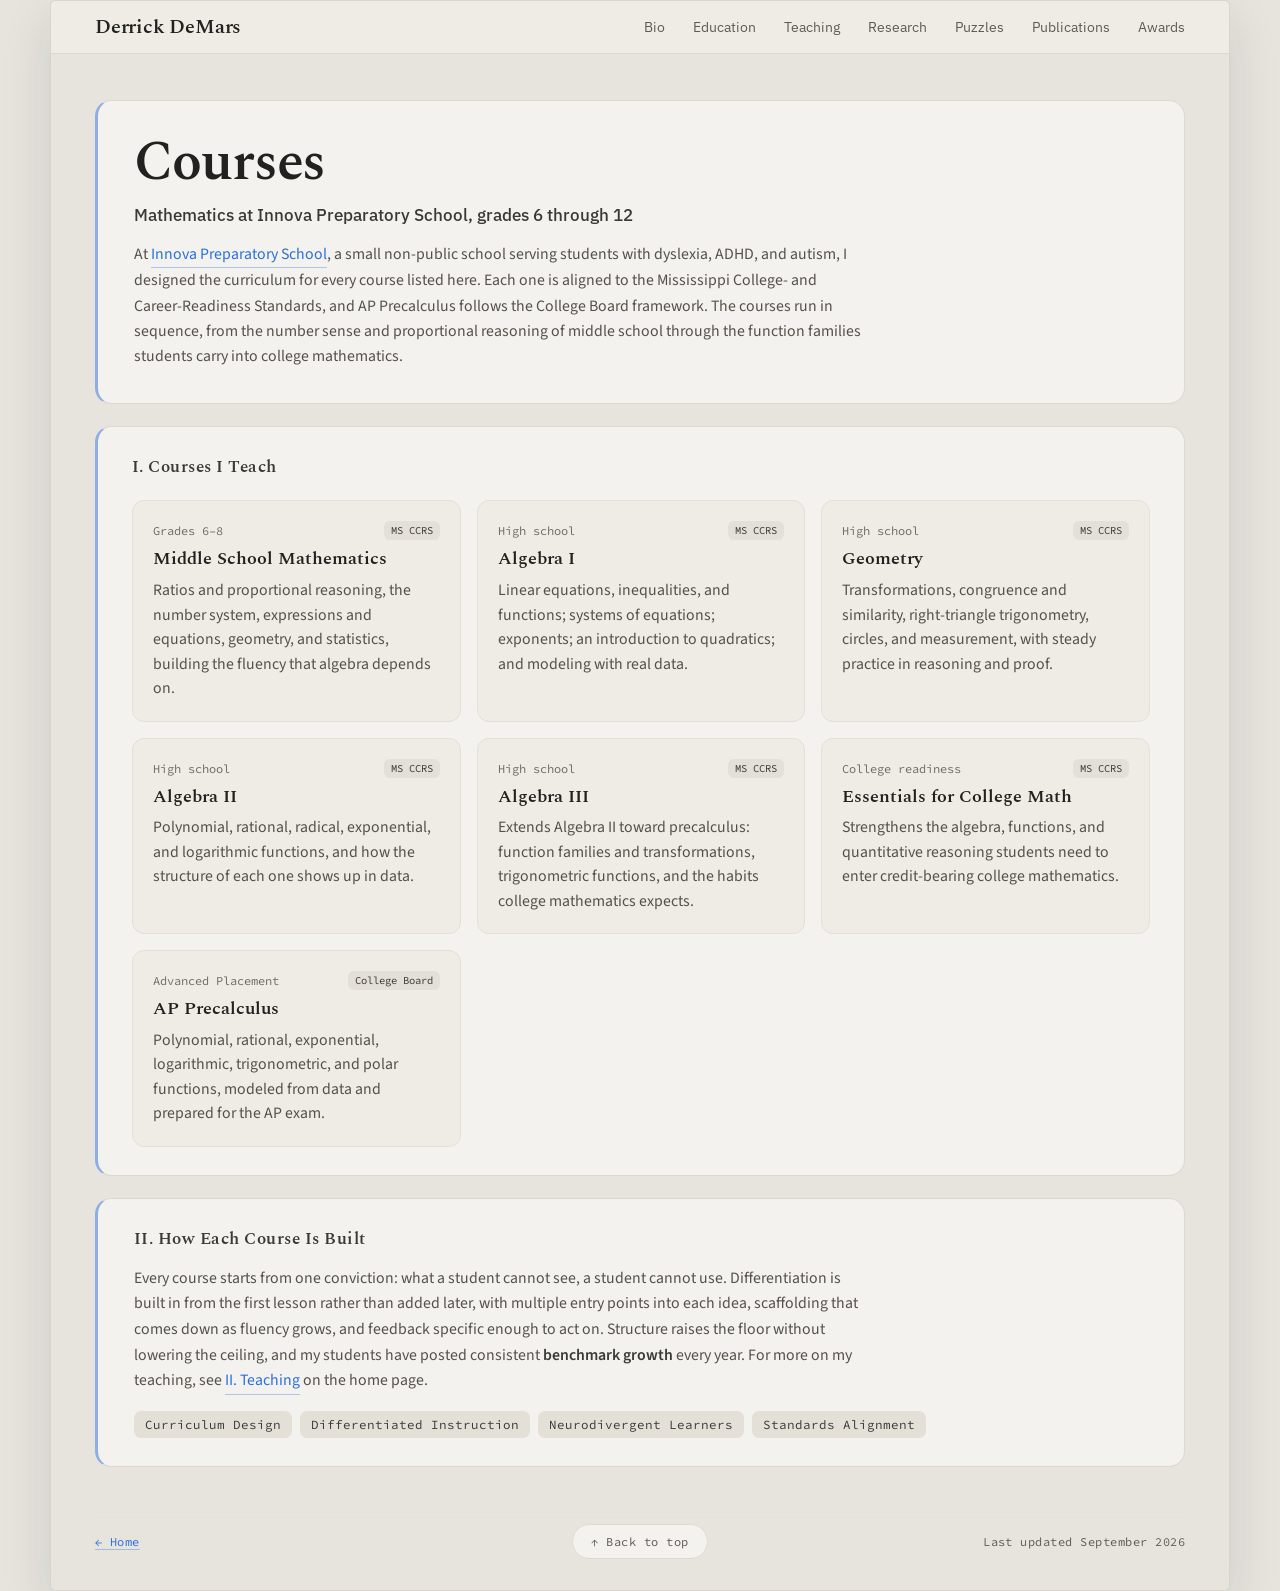
==== courses/index.html @ 45417dcc "Add courses landing page and sitemap This commit adds a dedicated courses page for Derrick DeMars wi" ====
<!DOCTYPE html>
<html lang="en">
<head>
<meta charset="utf-8">
<!-- Google tag (gtag.js) -->
<script async src="https://www.googletagmanager.com/gtag/js?id=G-5Z5SW66YG1"></script>
<script>
  window.dataLayer = window.dataLayer || [];
  function gtag(){dataLayer.push(arguments);}
  gtag('js', new Date());

  gtag('config', 'G-5Z5SW66YG1');
</script>
<!-- Microsoft Clarity -->
<script type="text/javascript">
    (function(c,l,a,r,i,t,y){
        c[a]=c[a]||function(){(c[a].q=c[a].q||[]).push(arguments)};
        t=l.createElement(r);t.async=1;t.src="https://www.clarity.ms/tag/"+i;
        y=l.getElementsByTagName(r)[0];y.parentNode.insertBefore(t,y);
    })(window, document, "clarity", "script", "ym49k6kw6h");
</script>
<meta name="viewport" content="width=device-width, initial-scale=1">
<title>Courses · Derrick DeMars</title>
<meta name="description" content="Mathematics courses taught by Dr. Derrick DeMars at Innova Preparatory School, from middle school mathematics through Algebra I–III, Geometry, Essentials for College Math, and AP Precalculus.">
<link rel="canonical" href="https://derrickdemars.com/courses/">
<meta name="robots" content="index, follow, max-image-preview:large, max-snippet:-1">
<meta property="og:type" content="website">
<meta property="og:url" content="https://derrickdemars.com/courses/">
<meta property="og:site_name" content="Derrick DeMars">
<meta property="og:title" content="Courses · Derrick DeMars">
<meta property="og:description" content="Mathematics courses taught by Dr. Derrick DeMars at Innova Preparatory School, grades 6 through 12.">
<meta property="og:image" content="https://derrickdemars.com/assets/profile.jpg">
<meta name="twitter:card" content="summary">
<meta name="twitter:image" content="https://derrickdemars.com/assets/profile.jpg">
<meta name="twitter:title" content="Courses · Derrick DeMars">
<meta name="twitter:description" content="Mathematics courses taught by Dr. Derrick DeMars at Innova Preparatory School, grades 6 through 12.">
<link rel="icon" href="/favicon.ico?v=4" sizes="48x48">
<link rel="icon" type="image/png" sizes="32x32" href="/assets/favicon-32.png?v=4">
<link rel="icon" type="image/svg+xml" href="/assets/favicon.svg?v=4">
<link rel="apple-touch-icon" sizes="180x180" href="/assets/apple-touch-icon.png?v=4">
<link rel="preconnect" href="https://fonts.googleapis.com">
<link rel="preconnect" href="https://fonts.gstatic.com" crossorigin="">
<link href="https://fonts.googleapis.com/css2?family=Spectral:ital,wght@0,400;0,500;0,600;0,700;1,400;1,500&amp;family=IBM+Plex+Sans:wght@400;500;600&amp;family=Source+Sans+3:ital,wght@0,400;0,600;1,400&amp;family=Source+Code+Pro:wght@400;500&amp;display=swap" rel="stylesheet">
<style>
:root{--body-font:'Source Sans 3', sans-serif; --body-scale:1.02; --mono-font:'Source Code Pro', monospace; --head-font:'Spectral', serif;}
html,body{margin:0; background:#e7e4de;}
a:focus-visible, button:focus-visible{outline:2px solid #2a6fdb; outline-offset:3px; border-radius:4px;}
[data-r="card"] p{font-family:var(--body-font); font-size:calc(var(--body-scale) * 15.5px);}
[style*="IBM Plex Mono"]{font-family:var(--mono-font) !important;}
[style*="Spectral"]{font-family:var(--head-font) !important;}
a:not([data-box]){display:inline-block; transition:transform .16s ease, text-shadow .2s ease;}
a:not([data-box]):hover{transform:scale(1.06); text-shadow:0 0 7px rgba(140,106,74,0.55);}
a[data-box]{transition:transform .16s ease, box-shadow .25s ease;}
a[data-box]:hover{transform:scale(1.03); box-shadow:0 7px 20px rgba(20,22,28,0.16);}
[data-r="navlinks"]{scrollbar-width:none; -webkit-overflow-scrolling:touch;}
[data-r="navlinks"]::-webkit-scrollbar{display:none;}
[data-r="navlinks"] > a{flex:0 0 auto;}
.course{background:#efece6; border:1px solid #e4e0d8; border-radius:12px; padding:20px; display:flex; flex-direction:column; gap:8px;}
.course-top{display:flex; justify-content:space-between; align-items:center; gap:10px; flex-wrap:wrap;}
.course-level{font-family:var(--mono-font); font-size:12px; color:#6f6b64;}
.course-std{font-family:var(--mono-font); font-size:10.5px; color:#3a3935; background:#e4e0d8; border-radius:6px; padding:3px 7px;}
.course-name{font-family:var(--head-font); font-size:18px; font-weight:600; line-height:1.2; color:#21221f;}
.course-desc{font-family:var(--body-font); font-size:calc(var(--body-scale) * 14.5px); line-height:1.55; color:#54514a; margin:0;}
@media (max-width:920px){
  [data-r="navlinks"]{justify-content:flex-start !important; gap:20px; margin-left:12px;}
  [data-tag]{font-size:11px !important; padding:5px 9px !important;}
  [data-r="card"] p{font-size:calc(var(--body-scale) * 15px); line-height:1.6 !important;}
}
@media (max-width:760px){
  [data-r="page"]{padding:12px 10px 22px !important; gap:16px !important;}
  [data-r="card"]{border-radius:12px !important; padding:18px 16px !important;}
  [data-r="card"] p{font-size:calc(var(--body-scale) * 14px); line-height:1.5 !important;}
  .course{border-radius:10px; padding:16px;}
  .course-desc{font-size:calc(var(--body-scale) * 14px);}
  [data-r="cardgrid"]{gap:12px !important;}
  [data-r="bar"]{padding:8px 16px !important;}
  [data-r="barname"]{font-size:15px !important;}
  [data-r="navlinks"]{gap:16px !important; flex-wrap:nowrap; white-space:nowrap;}
  [data-r="foot"]{grid-template-columns:1fr !important; row-gap:12px; justify-items:center;}
  [data-r="foot"] > div{text-align:center !important;}
  [data-r="foot"] > div:nth-child(2){order:-1;}
}
@media print{
  @page{size:letter; margin:0.6in;}
  html,body{background:#ffffff !important;}
  [data-screen-label]{box-shadow:none !important; border:0 !important; background:#ffffff !important;}
  [data-r="bar"], a[href$="-top"]{display:none !important;}
  [data-r="page"]{padding:0 !important; gap:14pt !important;}
  [data-r="card"]{background:none !important; border:0 !important; border-left:2px solid #2a6fdb !important; border-radius:0 !important; padding:0 0 0 10pt !important;}
  [data-r="card"] p, .course-desc{font-size:11pt !important; line-height:1.45 !important; color:#141414 !important;}
  [data-r="cardgrid"]{grid-template-columns:repeat(2,1fr) !important; gap:10pt !important;}
  .course{background:none !important; border:0.6pt solid #ddd !important; padding:8pt !important; break-inside:avoid;}
  [data-r="foot"]{font-size:8.5pt !important;}
}
@media (prefers-reduced-motion: reduce){ *{scroll-behavior:auto !important; transition:none !important;} }
</style>
</head>
<body>
<div style="max-width:1180px; margin:0 auto;">
<div data-screen-label="Courses" style="background:#e7e4de; border:1px solid #d9d5cd; border-radius:5px; box-shadow:0 18px 50px rgba(20,22,28,.12); font-family:'IBM Plex Sans',sans-serif; color:#21221f;">

    <div id="c-top" data-r="bar" style="position:sticky; top:0; z-index:20; display:flex; align-items:center; justify-content:space-between; padding:11px 44px; background:rgba(239,236,230,0.93); backdrop-filter:blur(8px); -webkit-backdrop-filter:blur(8px); border-bottom:1px solid #ddd9d1; border-radius:5px 5px 0 0;">
      <div data-r="barname" style="display:flex; align-items:center; gap:10px; font-family:'Spectral',serif; font-size:20px; font-weight:600; letter-spacing:-.01em; flex-shrink:0;"><a href="/" data-box="1" style="color:#21221f; text-decoration:none;">Derrick DeMars</a></div>
      <div data-r="navlinks" style="display:flex; gap:28px; font-size:14px; min-width:0; flex:1 1 auto; justify-content:flex-end; overflow-x:auto;">
        <a href="/" style="color:#5f5b54; text-decoration:none;">Bio</a>
        <a href="/#d4-education" style="color:#5f5b54; text-decoration:none;">Education</a>
        <a href="/#d4-teaching" style="color:#5f5b54; text-decoration:none;">Teaching</a>
        <a href="/#d4-overview" style="color:#5f5b54; text-decoration:none;">Research</a>
        <a href="/#d4-puzzle" style="color:#5f5b54; text-decoration:none;">Puzzles</a>
        <a href="/#d4-publications" style="color:#5f5b54; text-decoration:none;">Publications</a>
        <a href="/#d4-awards" style="color:#5f5b54; text-decoration:none;">Awards</a>
      </div>
    </div>

    <div data-r="page" style="padding:46px 44px 40px; display:flex; flex-direction:column; gap:22px;">

      <div style="background:#f4f2ee; border:1px solid #ddd9d1; border-left:3px solid rgba(42,111,219,.5); border-radius:16px; padding:34px 36px;" data-r="card">
        <h1 style="font-family:'Spectral',serif; font-size:clamp(32px,7.4vw,55px); line-height:1; font-weight:600; letter-spacing:-.02em; margin:0 0 14px;">Courses</h1>
        <div style="font-size:clamp(13px,3.5vw,17px); color:#3a3935; font-weight:500; margin-bottom:16px;">Mathematics at Innova Preparatory School, grades 6 through 12</div>
        <p style="line-height:1.6; color:#54514a; margin:0; max-width:46em;">At <a href="https://www.innovaprep.org/" target="_blank" rel="noopener" style="color:#2a6fdb; text-decoration:none; border-bottom:1px solid rgba(42,111,219,.35);">Innova Preparatory School</a>, a small non-public school serving students with dyslexia, ADHD, and autism, I designed the curriculum for every course listed here. Each one is aligned to the Mississippi College- and Career-Readiness Standards, and AP Precalculus follows the College Board framework. The courses run in sequence, from the number sense and proportional reasoning of middle school through the function families students carry into college mathematics.</p>
      </div>

      <div style="background:#f4f2ee; border:1px solid #ddd9d1; border-left:3px solid rgba(42,111,219,.5); border-radius:16px; padding:28px 34px;" data-r="card">
        <div style="font-family:'Spectral',serif; font-size:16.5px; font-weight:600; letter-spacing:.03em; color:#3a3935; margin-bottom:20px;">I. Courses I Teach</div>
        <div data-r="cardgrid" style="display:grid; grid-template-columns:repeat(auto-fit,minmax(250px,1fr)); gap:16px;">
          <div class="course">
            <div class="course-top"><span class="course-level">Grades 6–8</span><span class="course-std">MS CCRS</span></div>
            <div class="course-name">Middle School Mathematics</div>
            <p class="course-desc">Ratios and proportional reasoning, the number system, expressions and equations, geometry, and statistics, building the fluency that algebra depends on.</p>
          </div>
          <div class="course">
            <div class="course-top"><span class="course-level">High school</span><span class="course-std">MS CCRS</span></div>
            <div class="course-name">Algebra I</div>
            <p class="course-desc">Linear equations, inequalities, and functions; systems of equations; exponents; an introduction to quadratics; and modeling with real data.</p>
          </div>
          <div class="course">
            <div class="course-top"><span class="course-level">High school</span><span class="course-std">MS CCRS</span></div>
            <div class="course-name">Geometry</div>
            <p class="course-desc">Transformations, congruence and similarity, right-triangle trigonometry, circles, and measurement, with steady practice in reasoning and proof.</p>
          </div>
          <div class="course">
            <div class="course-top"><span class="course-level">High school</span><span class="course-std">MS CCRS</span></div>
            <div class="course-name">Algebra II</div>
            <p class="course-desc">Polynomial, rational, radical, exponential, and logarithmic functions, and how the structure of each one shows up in data.</p>
          </div>
          <div class="course">
            <div class="course-top"><span class="course-level">High school</span><span class="course-std">MS CCRS</span></div>
            <div class="course-name">Algebra III</div>
            <p class="course-desc">Extends Algebra II toward precalculus: function families and transformations, trigonometric functions, and the habits college mathematics expects.</p>
          </div>
          <div class="course">
            <div class="course-top"><span class="course-level">College readiness</span><span class="course-std">MS CCRS</span></div>
            <div class="course-name">Essentials for College Math</div>
            <p class="course-desc">Strengthens the algebra, functions, and quantitative reasoning students need to enter credit-bearing college mathematics.</p>
          </div>
          <div class="course">
            <div class="course-top"><span class="course-level">Advanced Placement</span><span class="course-std">College Board</span></div>
            <div class="course-name">AP Precalculus</div>
            <p class="course-desc">Polynomial, rational, exponential, logarithmic, trigonometric, and polar functions, modeled from data and prepared for the AP exam.</p>
          </div>
        </div>
      </div>

      <div style="background:#f4f2ee; border:1px solid #ddd9d1; border-left:3px solid rgba(42,111,219,.5); border-radius:16px; padding:28px 36px;" data-r="card">
        <div style="font-family:'Spectral',serif; font-size:16.5px; font-weight:600; letter-spacing:.03em; color:#3a3935; margin-bottom:14px;">II. How Each Course Is Built</div>
        <p style="line-height:1.62; color:#54514a; margin:0 0 16px; max-width:46em;">Every course starts from one conviction: what a student cannot see, a student cannot use. Differentiation is built in from the first lesson rather than added later, with multiple entry points into each idea, scaffolding that comes down as fluency grows, and feedback specific enough to act on. Structure raises the floor without lowering the ceiling, and my students have posted consistent <strong style="font-weight:600; color:#3a3935;">benchmark growth</strong> every year. For more on my teaching, see <a href="/#d4-teaching" style="color:#2a6fdb; text-decoration:none; border-bottom:1px solid rgba(42,111,219,.35);">II. Teaching</a> on the home page.</p>
        <div style="display:flex; flex-wrap:wrap; gap:8px;">
          <span style="font-family:'IBM Plex Mono',monospace; font-size:12.5px; color:#3a3935; background:#e4e0d8; border-radius:7px; padding:6px 11px;" data-tag="1">Curriculum Design</span>
          <span style="font-family:'IBM Plex Mono',monospace; font-size:12.5px; color:#3a3935; background:#e4e0d8; border-radius:7px; padding:6px 11px;" data-tag="1">Differentiated Instruction</span>
          <span style="font-family:'IBM Plex Mono',monospace; font-size:12.5px; color:#3a3935; background:#e4e0d8; border-radius:7px; padding:6px 11px;" data-tag="1">Neurodivergent Learners</span>
          <span style="font-family:'IBM Plex Mono',monospace; font-size:12.5px; color:#3a3935; background:#e4e0d8; border-radius:7px; padding:6px 11px;" data-tag="1">Standards Alignment</span>
        </div>
      </div>

      <div data-r="foot" style="display:grid; grid-template-columns:1fr auto 1fr; align-items:center; gap:16px; margin-top:28px; padding-top:16px; border-top:1px solid #e6e2da; font-family:'IBM Plex Mono',monospace; font-size:12px; letter-spacing:.04em; color:#5f5b54;">
        <div style="text-align:left;"><a href="/" style="color:#2a6fdb; text-decoration:none; border-bottom:1px solid rgba(42,111,219,.35);">← Home</a></div>
        <div style="text-align:center;"><a href="#c-top" data-box="1" style="font-family:'IBM Plex Mono',monospace; font-size:12px; letter-spacing:.04em; color:#5f5b54; text-decoration:none; border:1px solid #ddd9d1; border-radius:999px; padding:9px 18px; background:#f4f2ee;">↑ Back to top</a></div>
        <div style="text-align:right;">Last updated September 2026</div>
      </div>
    </div></div>
</div>
<script>
// "Back to top" -> smooth scroll to the very top
document.addEventListener('click', function(e){
  var a=e.target && e.target.closest ? e.target.closest('a[href="#c-top"]') : null;
  if(a){ e.preventDefault(); try{ window.scrollTo({top:0, behavior:'smooth'}); }catch(_){ window.scrollTo(0,0); } }
});
</script>
</body>
</html>
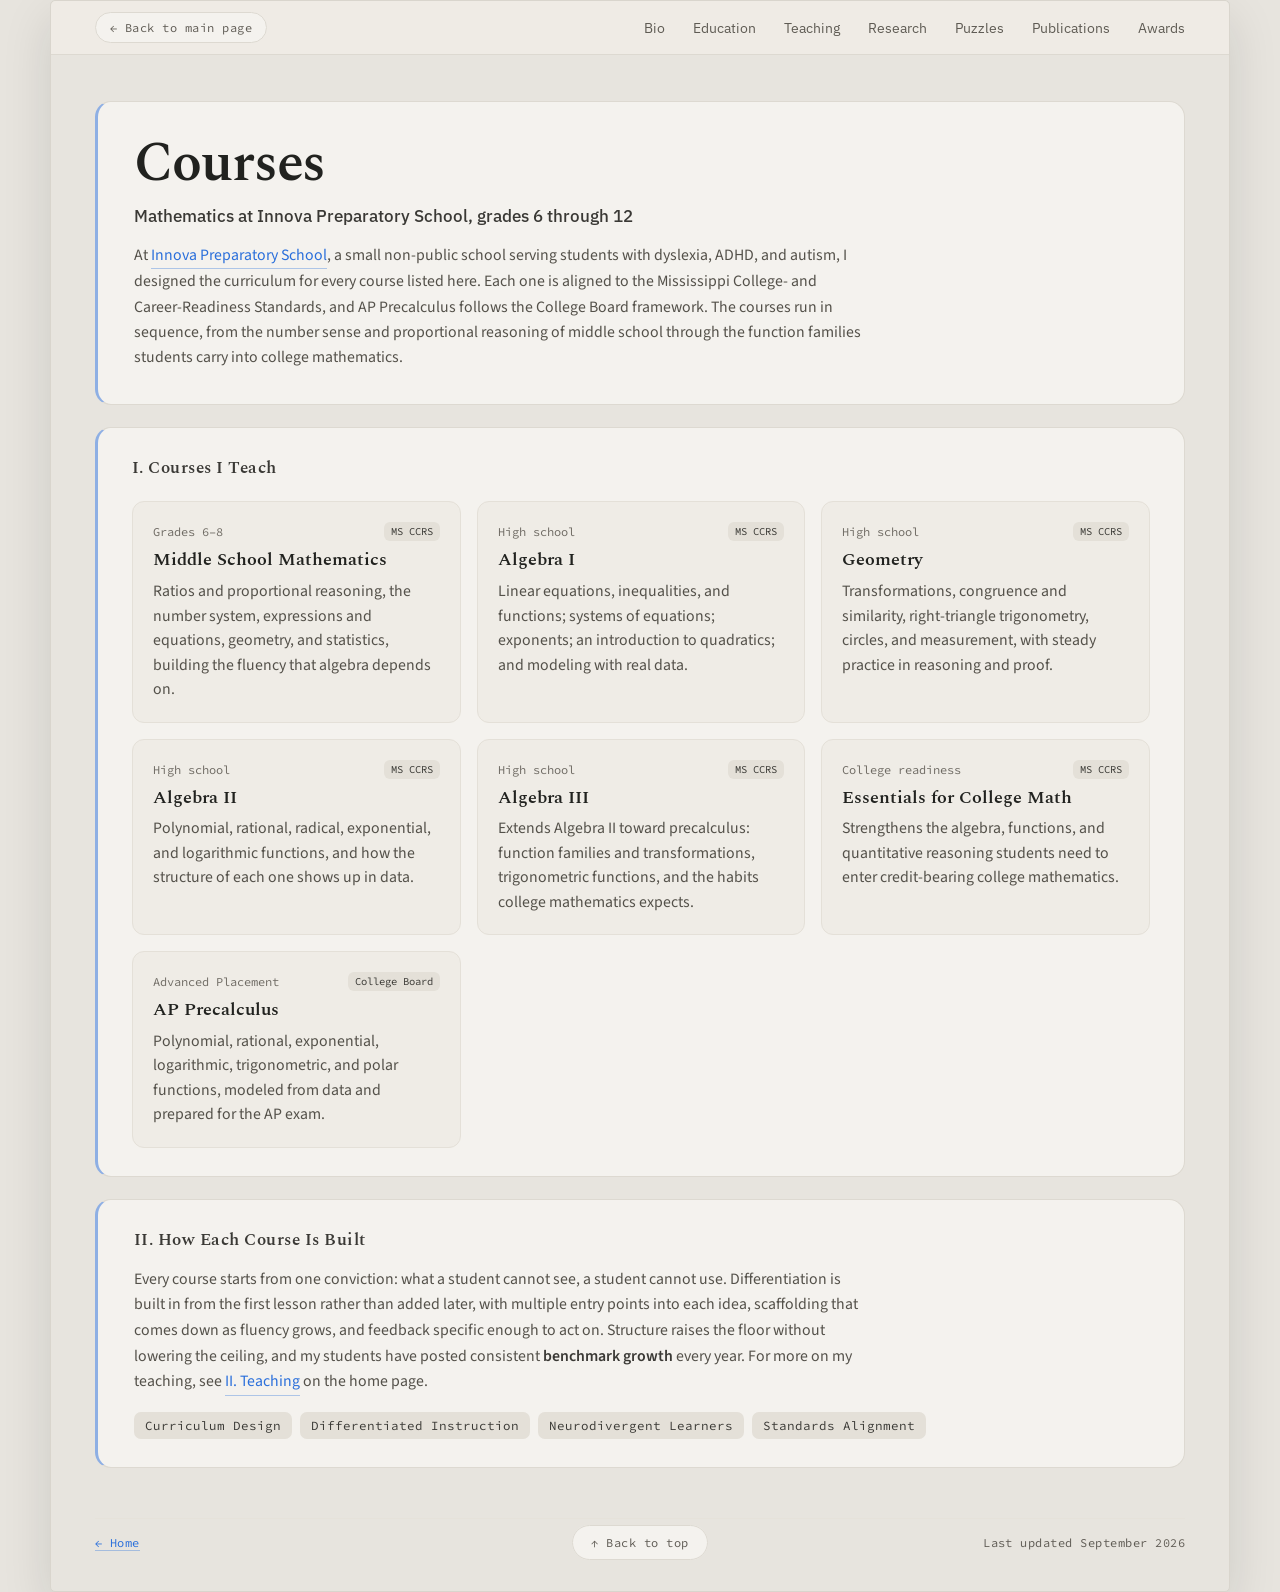
==== commit bdddda49: "Update navigation bar styles and links" ====
--- a/courses/index.html
+++ b/courses/index.html
@@ -100,7 +100,7 @@
 <div data-screen-label="Courses" style="background:#e7e4de; border:1px solid #d9d5cd; border-radius:5px; box-shadow:0 18px 50px rgba(20,22,28,.12); font-family:'IBM Plex Sans',sans-serif; color:#21221f;">
 
     <div id="c-top" data-r="bar" style="position:sticky; top:0; z-index:20; display:flex; align-items:center; justify-content:space-between; padding:11px 44px; background:rgba(239,236,230,0.93); backdrop-filter:blur(8px); -webkit-backdrop-filter:blur(8px); border-bottom:1px solid #ddd9d1; border-radius:5px 5px 0 0;">
-      <div data-r="barname" style="display:flex; align-items:center; gap:10px; font-family:'Spectral',serif; font-size:20px; font-weight:600; letter-spacing:-.01em; flex-shrink:0;"><a href="/" data-box="1" style="color:#21221f; text-decoration:none;">Derrick DeMars</a></div>
+      <div data-r="barname" style="display:flex; align-items:center; gap:10px; font-family:'Spectral',serif; font-size:20px; font-weight:600; letter-spacing:-.01em; flex-shrink:0;"><a href="/" data-box="1" style="display:inline-block; font-family:'IBM Plex Mono',monospace; font-size:12px; font-weight:400; letter-spacing:.04em; color:#5f5b54; text-decoration:none; border:1px solid #ddd9d1; border-radius:999px; padding:7px 14px; background:#f4f2ee; white-space:nowrap;">&larr; Back to main page</a></div>
       <div data-r="navlinks" style="display:flex; gap:28px; font-size:14px; min-width:0; flex:1 1 auto; justify-content:flex-end; overflow-x:auto;">
         <a href="/" style="color:#5f5b54; text-decoration:none;">Bio</a>
         <a href="/#d4-education" style="color:#5f5b54; text-decoration:none;">Education</a>
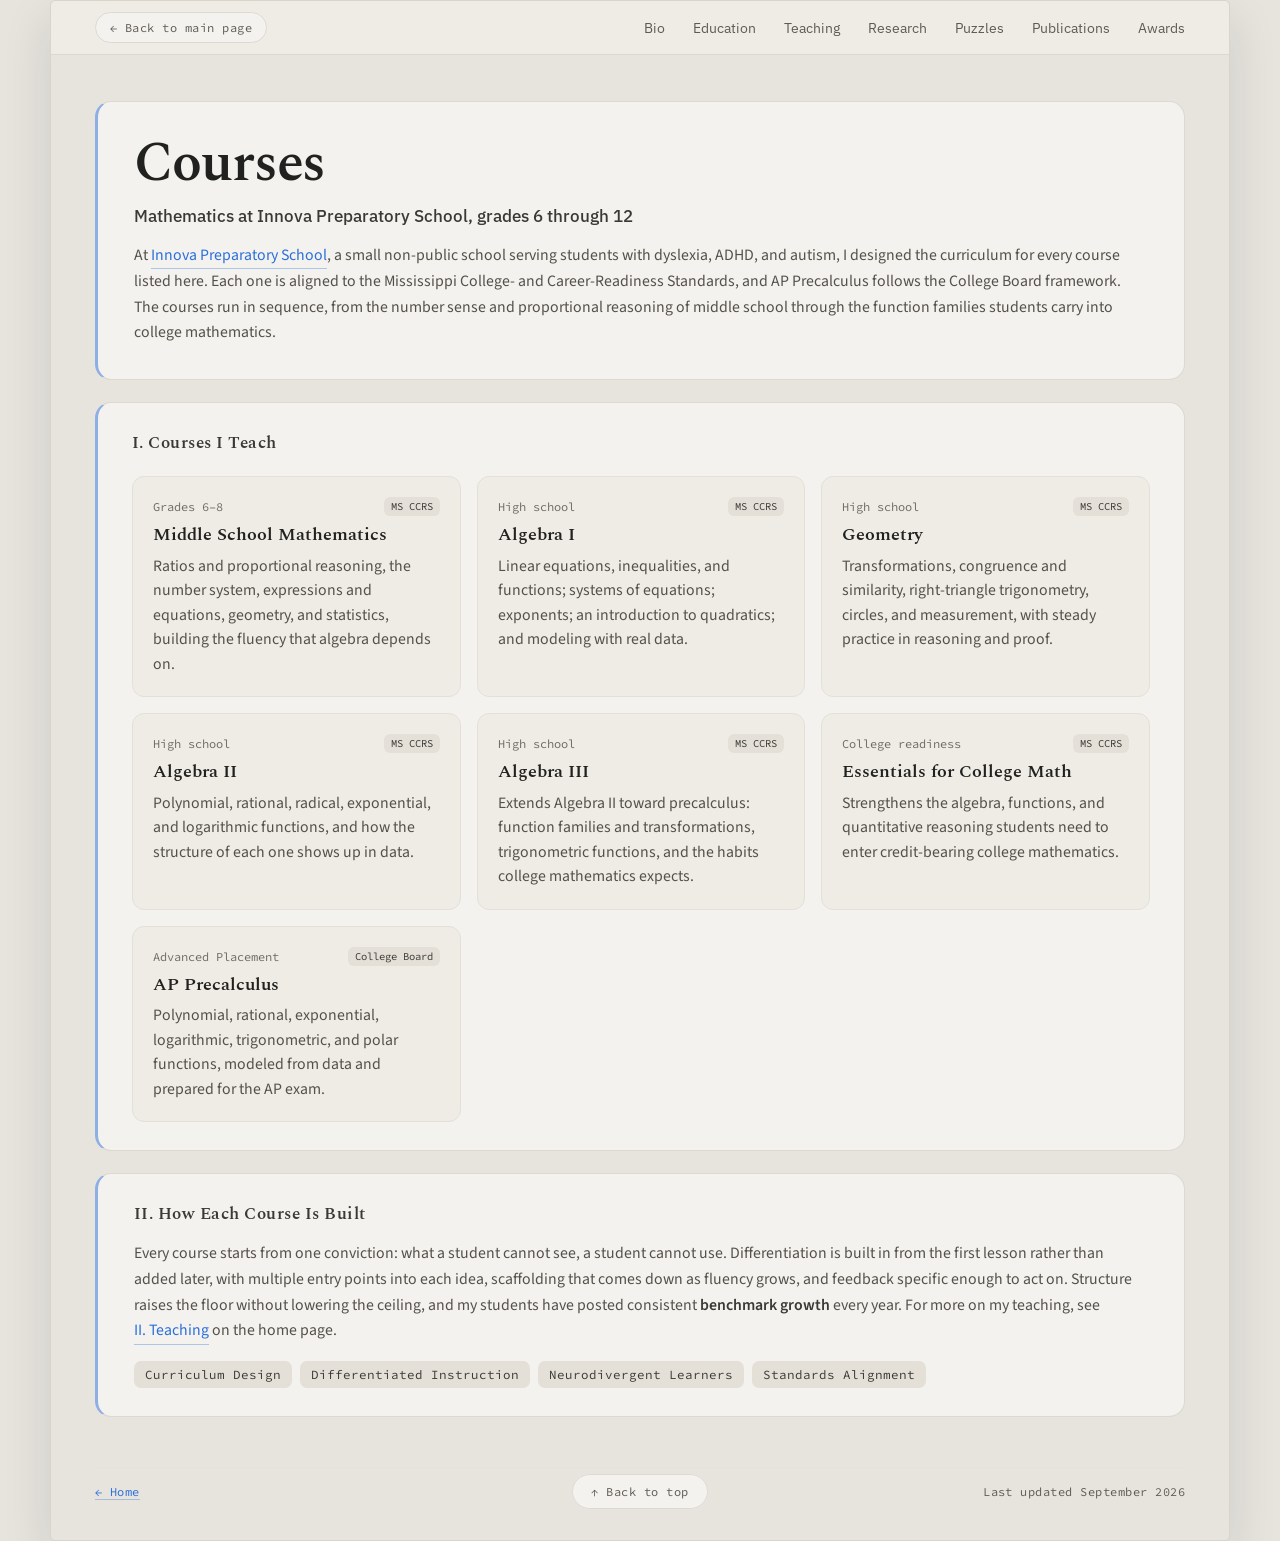
==== commit 5bb11e21: "Revise course details and teaching approach Updated the course description and teaching methodology " ====
--- a/courses/index.html
+++ b/courses/index.html
@@ -117,7 +117,7 @@
       <div style="background:#f4f2ee; border:1px solid #ddd9d1; border-left:3px solid rgba(42,111,219,.5); border-radius:16px; padding:34px 36px;" data-r="card">
         <h1 style="font-family:'Spectral',serif; font-size:clamp(32px,7.4vw,55px); line-height:1; font-weight:600; letter-spacing:-.02em; margin:0 0 14px;">Courses</h1>
         <div style="font-size:clamp(13px,3.5vw,17px); color:#3a3935; font-weight:500; margin-bottom:16px;">Mathematics at Innova Preparatory School, grades 6 through 12</div>
-        <p style="line-height:1.6; color:#54514a; margin:0; max-width:46em;">At <a href="https://www.innovaprep.org/" target="_blank" rel="noopener" style="color:#2a6fdb; text-decoration:none; border-bottom:1px solid rgba(42,111,219,.35);">Innova Preparatory School</a>, a small non-public school serving students with dyslexia, ADHD, and autism, I designed the curriculum for every course listed here. Each one is aligned to the Mississippi College- and Career-Readiness Standards, and AP Precalculus follows the College Board framework. The courses run in sequence, from the number sense and proportional reasoning of middle school through the function families students carry into college mathematics.</p>
+        <p style="line-height:1.6; color:#54514a; margin:0;">At <a href="https://www.innovaprep.org/" target="_blank" rel="noopener" style="color:#2a6fdb; text-decoration:none; border-bottom:1px solid rgba(42,111,219,.35);">Innova Preparatory School</a>, a small non-public school serving students with dyslexia, ADHD, and autism, I designed the curriculum for every course listed here. Each one is aligned to the Mississippi College- and Career-Readiness Standards, and AP Precalculus follows the College Board framework. The courses run in sequence, from the number sense and proportional reasoning of middle school through the function families students carry into college mathematics.</p>
       </div>
 
       <div style="background:#f4f2ee; border:1px solid #ddd9d1; border-left:3px solid rgba(42,111,219,.5); border-radius:16px; padding:28px 34px;" data-r="card">
@@ -163,7 +163,7 @@
 
       <div style="background:#f4f2ee; border:1px solid #ddd9d1; border-left:3px solid rgba(42,111,219,.5); border-radius:16px; padding:28px 36px;" data-r="card">
         <div style="font-family:'Spectral',serif; font-size:16.5px; font-weight:600; letter-spacing:.03em; color:#3a3935; margin-bottom:14px;">II. How Each Course Is Built</div>
-        <p style="line-height:1.62; color:#54514a; margin:0 0 16px; max-width:46em;">Every course starts from one conviction: what a student cannot see, a student cannot use. Differentiation is built in from the first lesson rather than added later, with multiple entry points into each idea, scaffolding that comes down as fluency grows, and feedback specific enough to act on. Structure raises the floor without lowering the ceiling, and my students have posted consistent <strong style="font-weight:600; color:#3a3935;">benchmark growth</strong> every year. For more on my teaching, see <a href="/#d4-teaching" style="color:#2a6fdb; text-decoration:none; border-bottom:1px solid rgba(42,111,219,.35);">II. Teaching</a> on the home page.</p>
+        <p style="line-height:1.62; color:#54514a; margin:0 0 16px;">Every course starts from one conviction: what a student cannot see, a student cannot use. Differentiation is built in from the first lesson rather than added later, with multiple entry points into each idea, scaffolding that comes down as fluency grows, and feedback specific enough to act on. Structure raises the floor without lowering the ceiling, and my students have posted consistent <strong style="font-weight:600; color:#3a3935;">benchmark growth</strong> every year. For more on my teaching, see <a href="/#d4-teaching" style="color:#2a6fdb; text-decoration:none; border-bottom:1px solid rgba(42,111,219,.35);">II. Teaching</a> on the home page.</p>
         <div style="display:flex; flex-wrap:wrap; gap:8px;">
           <span style="font-family:'IBM Plex Mono',monospace; font-size:12.5px; color:#3a3935; background:#e4e0d8; border-radius:7px; padding:6px 11px;" data-tag="1">Curriculum Design</span>
           <span style="font-family:'IBM Plex Mono',monospace; font-size:12.5px; color:#3a3935; background:#e4e0d8; border-radius:7px; padding:6px 11px;" data-tag="1">Differentiated Instruction</span>
